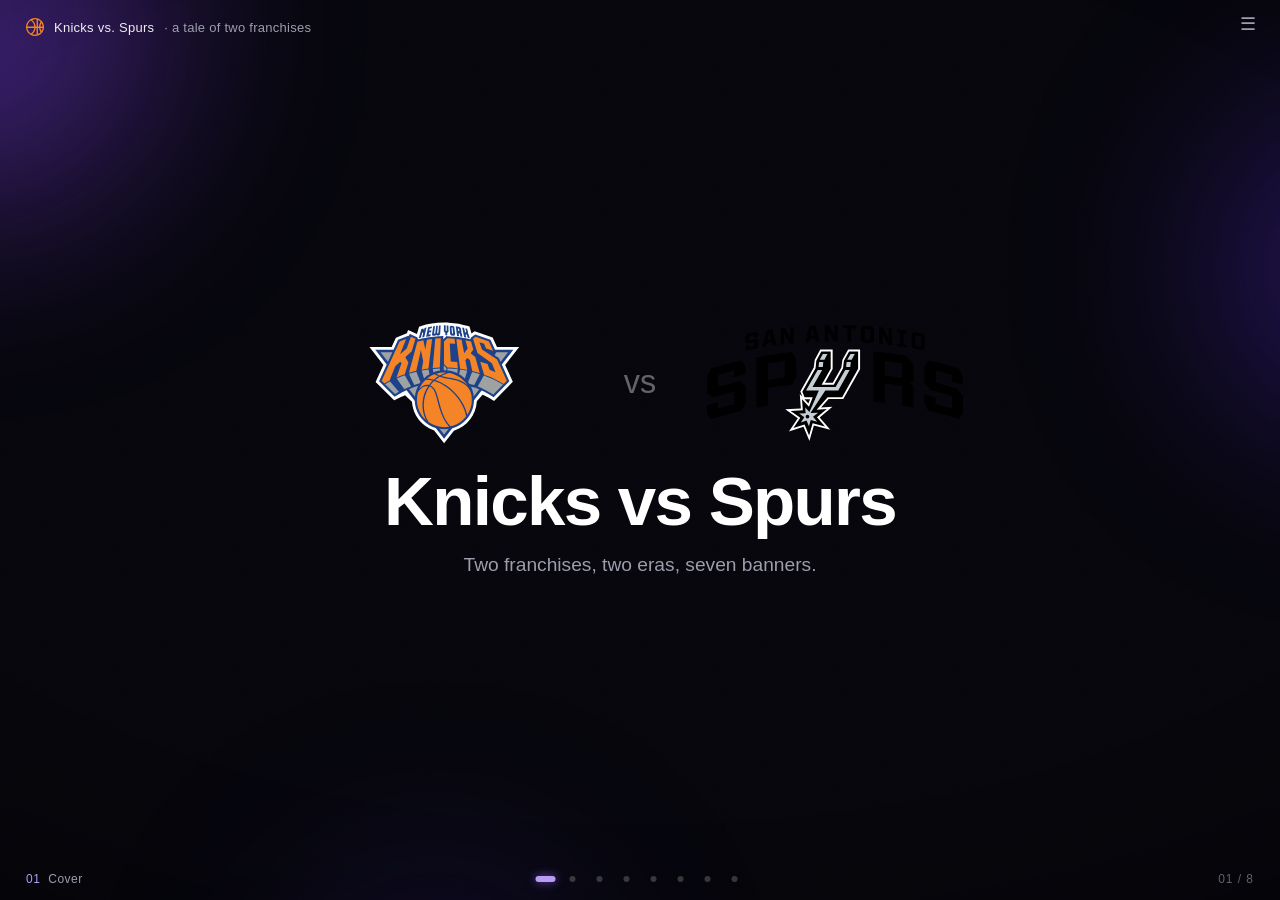
==== index.html @ 43ae7b31 "Publish deck as GitHub Pages site Co-Authored-By: Claude Opus 4.8 (1M context) <noreply@anthropic.co" ====
<!doctype html>
<html lang="en">
<head>
<meta charset="utf-8">
<meta name="viewport" content="width=device-width, initial-scale=1, maximum-scale=1">
<title>Knicks vs. Spurs</title>
<link rel="icon" href="[data-uri]">
<style>
@font-face{font-family:'Sohne';src:url('https://static.moonpay.com/fonts/sohne/Sohne-Buch.woff2') format('woff2');font-weight:400;font-display:swap}
@font-face{font-family:'Sohne';src:url('https://static.moonpay.com/fonts/sohne/Sohne-Kraftig.woff2') format('woff2');font-weight:500;font-display:swap}
@font-face{font-family:'Sohne';src:url('https://static.moonpay.com/fonts/sohne/Sohne-Halbfett.woff2') format('woff2');font-weight:600;font-display:swap}
/* MoonPay deck engine — structure, chrome, animations, cover primitives.
   Reusable across every deck. Content styling lives in components.css.
   Brand tokens are the :root block below; override per-deck via deck.json rootVars. */
:root{
  --p:#8B5CF6; --p2:#B79CF2; --p3:#6D3BD6; --acc:#22D3A8;
  --bg:#06060c; --ink:#EDEDF2; --mut:#9D9DAC; --dim:#62626f;
  --glass:rgba(139,92,246,.06); --line:rgba(139,92,246,.16); --line2:rgba(255,255,255,.07);
  --glassH:rgba(139,92,246,.11); --lineH:rgba(139,92,246,.34);
}
*{box-sizing:border-box;margin:0;padding:0}
html,body{height:100%;width:100%;overflow:hidden;background:var(--bg);color:var(--ink);
  font-family:'Sohne',-apple-system,BlinkMacSystemFont,'Segoe UI',Helvetica,Arial,sans-serif;-webkit-font-smoothing:antialiased}
/* ---- living background ---- */
.aurora{position:fixed;inset:-20%;z-index:0;filter:blur(70px);opacity:.55;pointer-events:none}
.aurora i{position:absolute;border-radius:50%;mix-blend-mode:screen}
.b1{width:48vw;height:48vw;left:-6vw;top:-8vw;background:radial-gradient(circle,#7B3FE4,transparent 62%);animation:drift1 24s ease-in-out infinite}
.b2{width:42vw;height:42vw;right:-8vw;top:14vw;background:radial-gradient(circle,#4423a8,transparent 62%);animation:drift2 30s ease-in-out infinite}
.b3{width:40vw;height:40vw;left:34vw;bottom:-16vw;background:radial-gradient(circle,#2a1b66,transparent 60%);animation:drift3 28s ease-in-out infinite}
@keyframes drift1{0%,100%{transform:translate(0,0)}50%{transform:translate(8vw,6vw)}}
@keyframes drift2{0%,100%{transform:translate(0,0)}50%{transform:translate(-7vw,5vw)}}
@keyframes drift3{0%,100%{transform:translate(0,0)}50%{transform:translate(4vw,-6vw)}}
.grain{position:fixed;inset:0;z-index:1;pointer-events:none;opacity:.04;mix-blend-mode:overlay;
  background-image:url("data:image/svg+xml,%3Csvg xmlns='http://www.w3.org/2000/svg' width='120' height='120'%3E%3Cfilter id='n'%3E%3CfeTurbulence type='fractalNoise' baseFrequency='.9' numOctaves='2'/%3E%3C/filter%3E%3Crect width='100%25' height='100%25' filter='url(%23n)'/%3E%3C/svg%3E")}
.vign{position:fixed;inset:0;z-index:1;pointer-events:none;background:radial-gradient(120% 90% at 50% 42%,transparent 55%,rgba(0,0,0,.55))}
/* ---- stage (16:9) ---- */
.deck{position:fixed;inset:0;z-index:2}
.stage{position:absolute;top:50%;left:50%;transform:translate(-50%,-50%);width:100vw;height:56.25vw;max-height:100vh;max-width:177.78vh;container-type:size;overflow:hidden}
.slide{position:absolute;inset:0;display:flex;flex-direction:column;justify-content:center;padding:5.6% 7.4%;
  opacity:0;visibility:hidden;transition:opacity .5s ease;pointer-events:none}
.slide.active{opacity:1;visibility:visible;pointer-events:auto}
.slide.center{align-items:center;text-align:center}
/* "this slide just changed" pulse — fired by the desktop app after a rebuild */
.slide.flash::after{content:"";position:absolute;inset:0;pointer-events:none;border-radius:inherit;
  box-shadow:inset 0 0 0 3px var(--p);animation:mdflash 1.5s ease-out forwards}
@keyframes mdflash{0%{opacity:0}12%{opacity:.85}100%{opacity:0}}
/* entrance stagger */
.stagger>*{opacity:0}
.slide.active .stagger>*{animation:rise .7s cubic-bezier(.2,.75,.2,1) both}
.cascade>*{opacity:0}
.slide.active .cascade>*{animation:rise .62s cubic-bezier(.2,.75,.2,1) both}
@keyframes rise{from{opacity:0;transform:translateY(18px)}to{opacity:1;transform:none}}
.slide.active .stagger>*:nth-child(1){animation-delay:.06s}.slide.active .stagger>*:nth-child(2){animation-delay:.14s}
.slide.active .stagger>*:nth-child(3){animation-delay:.22s}.slide.active .stagger>*:nth-child(4){animation-delay:.30s}
.slide.active .stagger>*:nth-child(5){animation-delay:.38s}.slide.active .stagger>*:nth-child(6){animation-delay:.46s}
.slide.active .cascade>*:nth-child(1){animation-delay:.20s}.slide.active .cascade>*:nth-child(2){animation-delay:.28s}
.slide.active .cascade>*:nth-child(3){animation-delay:.36s}.slide.active .cascade>*:nth-child(4){animation-delay:.44s}
.slide.active .cascade>*:nth-child(5){animation-delay:.52s}.slide.active .cascade>*:nth-child(6){animation-delay:.60s}
.slide.active .cascade>*:nth-child(7){animation-delay:.68s}.slide.active .cascade>*:nth-child(8){animation-delay:.76s}
/* Beyond 8 (big grids/logo walls) settle them together at the end instead of
   defaulting to delay 0 — otherwise items 9+ pop in BEFORE 1-8 and the grid
   looks half-built / out of order while it animates. */
.slide.active .cascade>*:nth-child(n+9){animation-delay:.82s}
/* ---- chrome ---- */
.topbar{position:fixed;top:0;left:0;right:0;z-index:40;display:flex;justify-content:space-between;align-items:center;padding:18px 26px;pointer-events:none}
.brand{display:flex;align-items:center;gap:10px;font-size:13px;letter-spacing:.02em;color:var(--mut)}
.brand .mk{width:18px;height:18px;border-radius:5px;object-fit:contain}
.brand b{color:var(--ink);font-weight:500}
.topbar .right{font-size:12px;color:var(--dim);letter-spacing:.06em}
#bar{position:fixed;top:0;left:0;height:2px;background:linear-gradient(90deg,var(--p),var(--p2));z-index:50;width:0;transition:width .5s ease;box-shadow:0 0 12px rgba(139,92,246,.8)}
#footbar{position:fixed;bottom:0;left:0;right:0;z-index:40;display:flex;justify-content:space-between;align-items:center;padding:14px 26px;pointer-events:none}
#sect{font-size:12px;color:var(--mut);letter-spacing:.04em}
#sect b{color:var(--p2);font-weight:500;margin-right:8px}
/* Pinned to true viewport center (out of the flex flow) so the variable-width
   section label on the left and the page counter on the right can't shove it. */
#dots{position:absolute;left:50%;top:50%;transform:translate(-50%,-50%);display:flex;gap:7px;pointer-events:auto;align-items:center}
/* Each dot owns a fixed 20px slot so the active pill grows inside its own cell —
   the row never reflows or re-centers as you move through slides. */
#dots button{width:20px;height:8px;display:grid;place-items:center;border:none;background:none;cursor:pointer;padding:0}
#dots button::before{content:"";width:6px;height:6px;border-radius:50%;background:rgba(255,255,255,.2);transition:width .25s,background .25s,box-shadow .25s}
#dots button.on::before{width:20px;height:6px;border-radius:3px;background:var(--p2);box-shadow:0 0 10px rgba(139,92,246,.7)}
#cnt{font-size:12px;color:var(--dim);letter-spacing:.08em;font-variant-numeric:tabular-nums}
.zone{position:fixed;top:0;bottom:0;width:16%;z-index:30;cursor:pointer}.zone.l{left:0}.zone.r{right:0}
#menuBtn{position:fixed;top:13px;right:24px;z-index:60;background:transparent;border:none;color:var(--mut);cursor:pointer;pointer-events:auto;font-size:18px}
#menuBtn:hover{color:#fff}
#menu{position:fixed;inset:0;background:rgba(6,6,12,.92);z-index:70;display:none;flex-direction:column;justify-content:center;padding:7vh 9vw;backdrop-filter:blur(10px)}
#menu.open{display:flex}
#menu h3{color:var(--dim);font-size:12px;letter-spacing:.3em;text-transform:uppercase;margin-bottom:26px}
#menu ol{list-style:none;columns:2;column-gap:64px}
#menu li{font-size:clamp(15px,1.6vw,20px);color:var(--mut);padding:10px 0;cursor:pointer;border-bottom:1px solid rgba(255,255,255,.05);transition:.2s;display:flex;gap:16px;break-inside:avoid}
#menu li:hover{color:#fff;padding-left:8px}#menu li b{color:var(--p2);font-weight:500;min-width:26px;font-variant-numeric:tabular-nums}
#menu .x{position:absolute;top:20px;right:26px;color:var(--mut);font-size:28px;cursor:pointer;line-height:1}
#help{position:fixed;inset:0;z-index:80;display:none;place-items:center;background:rgba(6,6,12,.85);backdrop-filter:blur(8px)}
#help.open{display:grid}
#help .box{border:1px solid var(--line);border-radius:16px;padding:34px 40px;background:rgba(14,14,22,.9);font-size:14px;color:var(--mut);line-height:2}
#help kbd{color:var(--p2);font-family:ui-monospace,monospace;border:1px solid var(--line);border-radius:5px;padding:1px 7px;margin-right:8px}
@media (max-aspect-ratio:13/10){.brand .lbl{display:none}}
/* ---- reusable cover primitives (orbit, core, framed image, footer pill) ---- */
.cover-wrap{position:relative;z-index:2}
.cardframe{width:100%;aspect-ratio:5/4;border-radius:16px;overflow:hidden;border:1px solid var(--line);box-shadow:0 22px 64px -24px rgba(123,63,228,.65)}
.cardframe img{width:100%;height:100%;object-fit:cover;object-position:80% center;display:block}
.orbit{position:absolute;top:46%;left:50%;transform:translate(-50%,-50%);width:34cqw;height:34cqw;z-index:0;opacity:.9}
.orbit .ring{position:absolute;inset:0;border:1px solid rgba(139,92,246,.18);border-radius:50%}
.orbit .ring:nth-child(2){inset:14%}.orbit .ring:nth-child(3){inset:28%}
.orbit .sat{position:absolute;top:50%;left:50%;width:0;height:0}
.orbit .sat i{position:absolute;width:.7cqw;height:.7cqw;border-radius:50%;background:var(--p2);box-shadow:0 0 12px var(--p2)}
.spin1{animation:spin 18s linear infinite}.spin2{animation:spin 26s linear infinite reverse}.spin3{animation:spin 34s linear infinite}
@keyframes spin{to{transform:translate(-50%,-50%) rotate(360deg)}}
.core{position:absolute;top:50%;left:50%;width:5cqw;height:5cqw;transform:translate(-50%,-50%);border-radius:50%;
  background:radial-gradient(circle,#fff,#8B5CF6 55%,transparent 72%);box-shadow:0 0 50px rgba(139,92,246,.9);animation:pulse 5s ease-in-out infinite}
@keyframes pulse{0%,100%{transform:translate(-50%,-50%) scale(1)}50%{transform:translate(-50%,-50%) scale(1.12)}}
.foot{margin-top:4.6cqh;display:inline-flex;gap:1.4cqw;align-items:center;font-size:1.05cqw;color:var(--mut);
  border:1px solid var(--line);border-radius:40px;padding:1cqh 2cqw;background:rgba(139,92,246,.05)}
.foot .d{color:var(--p)}
/* ---- cover motifs (decorative; position per-deck in deck.css) ---- */
/* planet limb: dark sphere, glowing crescent rim, atmosphere blooms right, breathes */
.limb{position:absolute;top:50%;left:38cqw;width:170cqw;height:170cqw;border-radius:50%;transform:translate(-100%,-50%);z-index:0;background:#040409;
  box-shadow:inset -1.1cqw 0 2.4cqw -.4cqw rgba(255,255,255,.95),inset -4.5cqw 0 9cqw -1.6cqw rgba(183,156,242,.8),inset -11cqw 0 22cqw -4cqw rgba(139,92,246,.45),7cqw 0 22cqw -2cqw rgba(139,92,246,.5),15cqw 0 50cqw 0 rgba(109,59,214,.22);
  animation:glowPulse 6s ease-in-out infinite}
@keyframes glowPulse{0%,100%{filter:brightness(.82) saturate(.95)}50%{filter:brightness(1.22) saturate(1.1)}}
.atmo{position:absolute;top:50%;left:46%;transform:translate(-50%,-50%);width:64cqw;height:120cqh;z-index:0;pointer-events:none;
  background:radial-gradient(ellipse 42% 58% at 28% 50%, rgba(139,92,246,.28), rgba(109,59,214,.1) 46%, transparent 70%);animation:atmoPulse 6s ease-in-out infinite}
@keyframes atmoPulse{0%,100%{opacity:.55}50%{opacity:1}}
/* eclipse sphere with a soft glistening crescent (pair with .spark) */
.moon{position:absolute;top:50%;left:66%;width:46cqw;height:46cqw;border-radius:50%;transform:translate(-50%,-50%);z-index:0;opacity:.92;filter:blur(1px);
  background:radial-gradient(circle at 72% 50%, transparent 57%, rgba(167,139,250,.3) 60.5%, rgba(214,202,250,.62) 63%, rgba(167,139,250,.2) 66.5%, transparent 75%),radial-gradient(circle at 50% 50%, #221652 0%, #120c2c 58%, #0a0820 74%);
  animation:moonBreath 9s ease-in-out infinite}
@keyframes moonBreath{0%,100%{box-shadow:0 0 130px 16px rgba(139,92,246,.16)}50%{box-shadow:0 0 170px 26px rgba(139,92,246,.26)}}
.spark{position:absolute;z-index:1;width:1.3cqw;height:1.3cqw;opacity:0;animation:twinkle 4.6s ease-in-out infinite}
.spark::before,.spark::after{content:"";position:absolute;top:50%;left:50%;transform:translate(-50%,-50%);background:rgba(255,255,255,.92);border-radius:3px;box-shadow:0 0 6px 0 rgba(255,255,255,.7),0 0 14px rgba(167,139,250,.5)}
.spark::before{width:100%;height:11%}.spark::after{width:11%;height:100%}
@keyframes twinkle{0%,100%{opacity:0;transform:scale(.3) rotate(0deg)}50%{opacity:.85;transform:scale(1) rotate(18deg)}}

/* ---- print / export to PDF: one slide per landscape page, no app chrome ---- */
@media print {
  @page { size: 1280px 720px; margin: 0 }
  html, body { height: auto; overflow: visible; -webkit-print-color-adjust: exact; print-color-adjust: exact }
  .aurora, .grain, .vign, #bar, .topbar, #menuBtn, .zone, #footbar, #menu, #help { display: none !important }
  .deck { position: static; height: auto }
  .stage { position: static; transform: none; width: auto; height: auto; max-width: none; max-height: none; overflow: visible; container-type: normal }
  .slide { position: relative !important; width: 1280px; height: 720px; opacity: 1 !important; visibility: visible !important;
    display: flex !important; transform: none !important; container-type: size; page-break-after: always; break-after: page }
  .slide .stagger > *, .slide .cascade > * { opacity: 1 !important; transform: none !important; animation: none !important }
  .slide.flash::after { display: none !important }
}

/* MoonPay deck components — the content vocabulary you compose slides from.
   See references/catalog.md for a copy-paste snippet per class and which slide pattern uses it. */
/* ---- type ---- */
.kicker{display:inline-flex;align-items:center;gap:.7cqw;font-size:.92cqw;letter-spacing:.34em;color:var(--p2);text-transform:uppercase;margin-bottom:1.8cqh}
.kicker::before{content:"";width:1.8cqw;height:1px;background:linear-gradient(90deg,var(--p),transparent)}
h1.title{font-size:5.4cqw;font-weight:600;line-height:1.02;letter-spacing:-.025em;color:#fff}
h2{font-size:3.1cqw;font-weight:600;line-height:1.06;letter-spacing:-.02em;color:#fff}
.sub{font-size:1.5cqw;color:var(--mut);line-height:1.45;font-weight:400}
.lead{font-size:1.28cqw;color:var(--mut);line-height:1.5}
.punch{font-size:1.5cqw;color:#fff;font-weight:500;margin-top:2.6cqh}
.punch b{color:var(--p2);font-weight:500}
.note{font-size:1.02cqw;color:var(--dim);line-height:1.5}
.note b{color:var(--p2)}
.mono{font-family:ui-monospace,'SF Mono',Menlo,monospace}
.maxw{max-width:82%;margin-left:auto;margin-right:auto}
.gradtext{background:linear-gradient(92deg,#fff 30%,var(--p2));-webkit-background-clip:text;background-clip:text;color:transparent}
/* ---- grids & glass cards ---- */
.grid{display:grid;gap:1.3cqw;width:100%}
.g2{grid-template-columns:repeat(2,1fr)}.g3{grid-template-columns:repeat(3,1fr)}.g4{grid-template-columns:repeat(4,1fr)}
.card{position:relative;background:var(--glass);border:1px solid var(--line);border-radius:16px;padding:1.7cqw 1.6cqw;text-align:left;
  backdrop-filter:blur(8px);transition:transform .3s,border-color .3s,background .3s,box-shadow .3s;overflow:hidden}
.card::before{content:"";position:absolute;inset:0 0 auto 0;height:1px;background:linear-gradient(90deg,transparent,rgba(255,255,255,.14),transparent)}
.card:hover{transform:translateY(-5px);border-color:var(--lineH);background:var(--glassH);box-shadow:0 18px 50px -22px rgba(123,63,228,.6)}
.card.hi{background:linear-gradient(160deg,rgba(139,92,246,.16),rgba(139,92,246,.05));border-color:var(--lineH)}
.card.dash{background:rgba(139,92,246,.02);border:1px dashed var(--lineH)}
.card.warn{border:1px dashed rgba(139,92,246,.45);background:rgba(139,92,246,.05)}
.card.ghost{background:rgba(14,14,22,.55);border:1px solid var(--line2)}
.big{font-size:2.6cqw;font-weight:600;line-height:1;letter-spacing:-.02em;color:var(--p2);margin-bottom:.7cqh}
.ct{font-size:1.15cqw;font-weight:500;color:#fff;margin-bottom:.6cqh}
.cd{font-size:.96cqw;color:var(--mut);line-height:1.46}
.tag{font-size:.78cqw;letter-spacing:.24em;text-transform:uppercase;color:var(--p2);margin-bottom:.7cqh}
.ld{display:inline-block;width:.6cqw;height:.6cqw;border-radius:50%;margin-right:.6cqw;vertical-align:middle}
.iconbox{width:2.6cqw;height:2.6cqw;border-radius:10px;display:grid;place-items:center;font-size:1.3cqw;
  background:rgba(139,92,246,.14);border:1px solid var(--line);margin-bottom:1cqh}
/* ---- product terminal + tool cards + stat chips ---- */
.term{width:100%;border-radius:13px;border:1px solid var(--line);background:rgba(8,8,16,.7);overflow:hidden;backdrop-filter:blur(8px)}
.term .hd{display:flex;gap:.5cqw;padding:.9cqh 1cqw;border-bottom:1px solid var(--line2)}
.term .hd i{width:.7cqw;height:.7cqw;border-radius:50%;background:#444}
.term .bd{padding:1.1cqh 1.3cqw;font-size:1cqw;line-height:1.7;text-align:left}
.term .pr{color:var(--acc)}.term .cm{color:#fff}.term .fl{color:var(--p2)}.term .ou{color:var(--mut)}
.tool{padding:1.2cqw 1.1cqw}
.tool .tt{font-size:1cqw;color:var(--p2);margin-bottom:.4cqh}
.tool .td{font-size:.86cqw;color:var(--mut)}
.tool .lg{display:flex;gap:.45cqw;margin-top:.9cqh;align-items:center;min-height:1.5cqw}
.tool .lg img{width:1.5cqw;height:1.5cqw;border-radius:5px;object-fit:cover}
.chip{display:flex;align-items:center;gap:.8cqw;justify-content:center;padding:1.1cqh 1cqw;border-radius:11px;border:1px dashed var(--lineH);background:rgba(139,92,246,.03)}
.chip b{font-size:1.5cqw;font-weight:600;color:var(--p2)}.chip span{font-size:.92cqw;color:var(--mut)}
/* ---- market: nested TAM/SAM/SOM ---- */
.venn{position:relative;width:30cqw;height:30cqw}
.ven{position:absolute;left:50%;bottom:0;transform-origin:bottom center;border-radius:50%;border:1px solid;display:flex;flex-direction:column;align-items:center;padding-top:1cqw;opacity:0}
.ven span{font-size:.8cqw;letter-spacing:.2em;text-transform:uppercase;color:#fff;opacity:.85}
.ven b{font-size:1.25cqw;font-weight:600;color:#fff;margin-top:.2cqh}
.tam{width:30cqw;height:30cqw;background:radial-gradient(circle at 50% 82%,rgba(109,59,214,.16),rgba(109,59,214,.04));border-color:rgba(109,59,214,.5)}
.sam{width:20.5cqw;height:20.5cqw;background:radial-gradient(circle at 50% 78%,rgba(139,92,246,.22),rgba(139,92,246,.06));border-color:rgba(139,92,246,.6)}
.som{width:11cqw;height:11cqw;background:radial-gradient(circle at 50% 72%,rgba(183,156,242,.32),rgba(183,156,242,.1));border-color:rgba(183,156,242,.8)}
.slide.active .ven{animation:grow .85s cubic-bezier(.2,.7,.2,1) forwards}
.slide.active .tam{animation-delay:.15s}.slide.active .sam{animation-delay:.32s}.slide.active .som{animation-delay:.49s}
@keyframes grow{from{opacity:0;transform:translateX(-50%) scale(.55)}to{opacity:1;transform:translateX(-50%) scale(1)}}
/* ---- numbered tier stack (hierarchy / edge) ---- */
.stack{display:flex;flex-direction:column;gap:1cqh;width:100%}
.tier{display:flex;align-items:center;gap:1.4cqw;padding:1.5cqh 1.6cqw;border-radius:13px;background:var(--glass);border:1px solid var(--line);backdrop-filter:blur(8px);transition:.3s}
.tier:hover{border-color:var(--lineH);background:var(--glassH);transform:translateX(6px)}
.tier .n{font-size:1cqw;color:var(--p);font-weight:600;min-width:2cqw;font-variant-numeric:tabular-nums}
.tier .tx h4{font-size:1.25cqw;font-weight:500;color:#fff;margin-bottom:.3cqh}
.tier .tx p{font-size:.95cqw;color:var(--mut);line-height:1.4}
/* ---- business flow ---- */
.flow{display:grid;grid-template-columns:1fr 1fr 1fr 1fr;gap:1cqw;width:100%;position:relative}
.flow .fcard{position:relative;padding:1.5cqw 1.3cqw;border-radius:14px;background:var(--glass);border:1px solid var(--line);backdrop-filter:blur(8px)}
.flow .fcard .pct{position:absolute;top:1.2cqw;right:1.2cqw;font-size:.8cqw;color:var(--acc);letter-spacing:.06em}
/* ---- flow diagram: who does what / what moves between parties (.flowdiag > .fnode + .farrow) ---- */
.flowdiag{display:flex;align-items:stretch;width:100%}
.flowdiag .fnode{flex:1;display:flex;flex-direction:column;justify-content:center;padding:2cqh 1.4cqw;border-radius:16px;background:var(--glass);border:1px solid var(--line);text-align:left}
.flowdiag .fnode .who{font-size:.82cqw;letter-spacing:.14em;text-transform:uppercase;color:var(--p2);margin-bottom:1cqh}
.flowdiag .fnode .act{font-size:1.25cqw;font-weight:600;color:var(--ink);line-height:1.2}
.flowdiag .fnode .det{font-size:.92cqw;color:var(--mut);margin-top:.7cqh;line-height:1.35}
.flowdiag .fnode.hot{border-color:var(--lineH);background:var(--glassH)}
.flowdiag .farrow{flex-shrink:0;display:flex;flex-direction:column;align-items:center;justify-content:center;padding:0 1cqw;color:var(--dim)}
.flowdiag .farrow .lbl{font-size:.72cqw;color:var(--mut);margin-bottom:.4cqh;white-space:nowrap}
.flowdiag .farrow .ln{font-size:1.6cqw;line-height:1;color:var(--p2)}
/* ---- comparison matrix ---- */
.matrix{width:100%;border-collapse:separate;border-spacing:0;font-size:1.02cqw}
.matrix th,.matrix td{padding:1.15cqh 1cqw;text-align:center;border-bottom:1px solid var(--line2)}
.matrix th{font-weight:500;color:var(--mut);font-size:.95cqw}
.matrix td:first-child,.matrix th:first-child{text-align:left;color:var(--ink);width:26%}
.matrix .you{background:linear-gradient(180deg,rgba(139,92,246,.16),rgba(139,92,246,.05));color:#fff;font-weight:500}
.matrix thead .you{border-top-left-radius:12px;border-top-right-radius:12px;color:var(--p2)}
.matrix tbody tr:last-child .you{border-bottom-left-radius:12px;border-bottom-right-radius:12px}
.yes{color:var(--p2);font-weight:600}.mid{color:var(--dim)}.no{color:#3c3c46}
.matrix td:first-child{font-size:.98cqw;color:var(--mut)}
/* ---- roadmap rail ---- */
.rail{position:relative;width:100%;margin-top:2cqh;display:grid;grid-template-columns:repeat(4,1fr);gap:1.2cqw}
.rail::before{content:"";position:absolute;top:1.1cqw;left:6%;right:6%;height:2px;background:linear-gradient(90deg,var(--p),rgba(139,92,246,.15))}
.stop{position:relative;text-align:left}
.stop .node{width:2.2cqw;height:2.2cqw;border-radius:50%;border:2px solid var(--line);background:var(--bg);display:grid;place-items:center;margin-bottom:1.4cqh;position:relative;z-index:2}
.stop.now .node{border-color:var(--p);box-shadow:0 0 22px rgba(139,92,246,.8);background:radial-gradient(circle,var(--p),#3a1f7a)}
.stop .node i{width:.6cqw;height:.6cqw;border-radius:50%;background:var(--p2)}
.stop.now .node i{background:#fff}
/* ---- financials bars ---- */
.bars{display:flex;align-items:flex-end;gap:2.4cqw;height:22cqh;width:100%;padding:0 2cqw;border-bottom:1px solid var(--line2)}
.barwrap{flex:1;display:flex;flex-direction:column;align-items:center;justify-content:flex-end;height:100%}
.bar{width:62%;border-radius:9px 9px 0 0;height:0;background:linear-gradient(180deg,var(--p2),var(--p3));transition:height 1.1s cubic-bezier(.2,.7,.2,1);position:relative}
.slide.go .bar{height:var(--h)}
.bar span{position:absolute;top:-2.4cqh;left:50%;transform:translateX(-50%);font-size:1cqw;color:var(--p2);font-weight:500;white-space:nowrap}
.barx{margin-top:1.2cqh;font-size:.95cqw;color:var(--mut)}
/* ---- ask cards ---- */
.ask3{display:grid;grid-template-columns:repeat(3,1fr);gap:1.3cqw;width:100%}
.askc{padding:2cqw 1.4cqw;border-radius:16px;background:linear-gradient(160deg,rgba(139,92,246,.16),rgba(139,92,246,.04));border:1px solid var(--lineH);text-align:center}
.askc .v{font-size:2.5cqw;font-weight:600;color:#fff;letter-spacing:-.02em}
/* ---- partner pills ---- */
.partners{display:flex;flex-wrap:wrap;gap:.7cqw;justify-content:center;margin-top:2.6cqh}
.partners span{font-size:.95cqw;color:var(--mut);padding:.7cqh 1.1cqw;border:1px solid var(--line2);border-radius:30px;background:rgba(139,92,246,.03)}

/* ============================================================================
   COMPONENT LIBRARY — reusable patterns ("shadcn for MoonPay decks").
   Promoted from real decks; available to every theme. See references/catalog.md for snippets.
   ============================================================================ */

/* ---- lede / intro paragraph ---- */
.lede{font-size:1.55cqw;color:var(--mut);line-height:1.5;max-width:52ch}
.lede.ctr{margin-left:auto;margin-right:auto;text-align:center}

/* ---- transition slide (one big statement) — <section class="slide center t-slide"> ---- */
.t-slide .t{font-size:5.6cqw;font-weight:600;letter-spacing:-.035em;color:#fff;line-height:1.14;padding-bottom:.3cqh}
.t-slide .t .g{background:linear-gradient(96deg,#fff 30%,var(--p2));-webkit-background-clip:text;background-clip:text;color:transparent}
.t-slide .tsub{font-size:1.4cqw;color:var(--mut);margin-top:2.6cqh;max-width:60ch;margin-left:auto;margin-right:auto}

/* ---- close headline ---- */
.close-h{font-size:5cqw;font-weight:600;letter-spacing:-.035em;color:#fff;line-height:1.05}
.close-h .g{background:linear-gradient(96deg,#fff 30%,var(--p2));-webkit-background-clip:text;background-clip:text;color:transparent}
/* If close-h is (mis)used on the section, supporting text must NOT inherit the
   headline's tight tracking — that jams the words together. Reset it. */
.close-h .sub,.close-h .lede,.close-h .tsub,.close-h .punch,.close-h .note{letter-spacing:normal}

/* ---- pills ---- */
.pillrow{display:flex;flex-wrap:wrap;justify-content:center;gap:1.1cqw}
.pill{padding:1.2cqh 1.7cqw;border-radius:13px;font-size:1.1cqw;background:var(--glassH);border:1px solid var(--lineH);color:var(--ink)}

/* ---- feature split (pitch text + screenshot/figure) ---- */
.feature{display:grid;grid-template-columns:.82fr 1.18fr;gap:4cqw;align-items:center;width:100%;text-align:left}
.feature .ftxt .ct{font-size:1.4cqw;color:var(--p2);margin-bottom:1cqh}
/* Breathing room so a big headline doesn't crowd the supporting line below it. */
.feature .ftxt h2{margin-bottom:1.4cqh}
.feature .ftxt .cd{font-size:1.15cqw;line-height:1.55}
.feature .shot{border-radius:14px;overflow:hidden;border:1px solid var(--line);box-shadow:0 34px 100px -42px rgba(139,92,246,.65);background:#0b0b12}
.feature .shot img{width:100%;display:block}

/* ---- animated stat grid (count-up via data-count on .num) ---- */
.statgrid{display:grid;grid-template-columns:repeat(3,1fr);gap:1.2cqw;width:100%}
.stat{background:var(--glass);border:1px solid var(--line);border-radius:16px;padding:2.4cqw 2cqw;backdrop-filter:blur(8px)}
.stat .num{font-size:3.4cqw;font-weight:600;letter-spacing:-.03em;color:var(--p2);line-height:1.16}
.stat .lbl{font-size:1.2cqw;color:#fff;font-weight:500;margin-top:1cqh}
.stat .sub{font-size:.92cqw;color:var(--mut);margin-top:.5cqh;line-height:1.45}

/* ---- big-number KPI row (hero metrics) ---- */
.kpis{display:flex;justify-content:center;gap:5cqw;width:100%;margin-top:3cqh;flex-wrap:wrap}
.kpi{text-align:center}
.kpi .v{font-size:4.4cqw;font-weight:600;color:var(--p2);letter-spacing:-.03em;line-height:1.1}
.kpi .k{font-size:1.05cqw;color:var(--mut);margin-top:.6cqh}

/* ---- numbered steps (1·2·3) ---- */
.steps{display:grid;grid-template-columns:repeat(3,1fr);gap:1.3cqw;width:100%}
.step{background:var(--glass);border:1px solid var(--line);border-radius:16px;padding:2.4cqw 2cqw}
.step .sn{font-size:2cqw;font-weight:600;color:var(--p2);line-height:1}
.step .st{font-size:1.3cqw;color:#fff;font-weight:500;margin:.8cqh 0 .4cqh}
.step .sd{font-size:1cqw;color:var(--mut);line-height:1.5}

/* ---- pull quote ---- */
/* Just the quote + attribution — two layouts only: CENTER (on `.slide center`) or LEFT
   (on a plain `.slide`). Alignment follows the slide; no context line (keep it clean). */
.quote{font-size:2.7cqw;font-weight:500;line-height:1.3;color:#fff;letter-spacing:-.02em;max-width:24ch;text-wrap:balance}
/* A full sentence needs a smaller, wider setting — keep it wide so it never crams into a sliver. */
.quote.long{font-size:2.5cqw;line-height:1.32;max-width:46ch}
.quote .mk{color:var(--p2)}
.quote-by{font-size:1.1cqw;color:var(--mut);margin-top:2cqh}

/* ---- animated growth chart (bars grow on slide entry; data-count on .gval) ---- */
.growth{display:flex;align-items:flex-end;justify-content:center;gap:2.6cqw;height:34cqh;width:100%;margin-top:3cqh;padding:0 4cqw}
.gcol{flex:1;max-width:11cqw;display:flex;flex-direction:column;align-items:center;justify-content:flex-end;height:100%;gap:1.2cqh}
.gbar{width:100%;border-radius:10px 10px 0 0;height:0;background:linear-gradient(180deg,var(--p2),var(--p3));transition:height 1.2s cubic-bezier(.2,.7,.2,1);position:relative;box-shadow:0 0 40px -8px rgba(139,92,246,.6)}
.slide.go .gbar{height:var(--h)}
.gval{position:absolute;top:-3cqh;left:50%;transform:translateX(-50%);font-size:1.3cqw;font-weight:600;color:#fff;white-space:nowrap}
.gyr{font-size:.95cqw;color:var(--mut)}
.gbadge{font-size:6cqw;font-weight:600;letter-spacing:-.04em;color:#fff;line-height:.9}
.gbadge .x{color:var(--p2)}

/* ---- coverage map + pulsing pins (use [data-uri]; place .dot with top/left) ---- */
.mapwrap{position:relative;width:78%;margin:3cqh auto 0}
.mapwrap img{width:100%;display:block;opacity:.95}
.dot{position:absolute;width:.9cqw;height:.9cqw;border-radius:50%;background:#fff;box-shadow:0 0 14px 2px var(--p2)}
.dot::after{content:"";position:absolute;inset:-.4cqw;border-radius:50%;border:1px solid var(--p2);animation:ping 2.4s ease-out infinite}
@keyframes ping{0%{transform:scale(.6);opacity:.9}100%{transform:scale(2.6);opacity:0}}

/* ---- scrolling logo wall (duplicate the chip set once for a seamless loop) ---- */
.marquee{overflow:hidden;width:100%;margin-top:4cqh;-webkit-mask-image:linear-gradient(90deg,transparent,#000 8%,#000 92%,transparent)}
.mtrack{display:flex;align-items:center;gap:2.4cqw;width:max-content;animation:scroll 30s linear infinite}
.mtrack .chip{display:flex;align-items:center;gap:.7cqw;padding:1.2cqh 1.6cqw;border:1px solid var(--line);border-radius:12px;background:rgba(139,92,246,.04);white-space:nowrap}
.mtrack .chip img{width:2cqw;height:2cqw;border-radius:6px;object-fit:cover}
.mtrack .chip span{font-size:1cqw;color:var(--mut)}
@keyframes scroll{to{transform:translateX(-50%)}}

/* ---- QR card (generate via scripts/qr.py → %%qr-<name>%%) ---- */
.qrcard{display:inline-flex;flex-direction:column;align-items:center;gap:.9cqh;padding:1.3cqw;border-radius:16px;background:#fff;box-shadow:0 22px 64px -24px rgba(139,92,246,.6)}
.qrcard img,.qrcard svg{width:11cqw;height:11cqw;display:block}
.qrcard .qrlabel{font-size:.95cqw;color:#1a1530;letter-spacing:.02em;font-weight:500}

/* ---- logo chip (white pill so any-color logo stays visible on dark) ---- */
.logochip{display:inline-flex;align-items:center;gap:.6cqw;padding:.7cqh 1.2cqw;border-radius:999px;background:#fff;color:#1a1530;font-size:1cqw;font-weight:500}
.logochip img{width:1.5cqw;height:1.5cqw;display:block}

/* ---- multichain logo row ---- */
.chainrow{display:flex;align-items:center;justify-content:center;gap:1.2cqw;flex-wrap:wrap;margin-top:2.4cqh}
.chainrow img{width:2.2cqw;height:2.2cqw;border-radius:50%;opacity:.62}

/* framed product SCREENSHOT (real app capture via scripts/screenshot.mjs) */
.shotframe{border-radius:14px;overflow:hidden;border:1px solid var(--line);box-shadow:0 34px 90px -44px rgba(0,0,0,.9);max-width:100%;display:inline-block}
/* Cap height so a wide screenshot never pushes the slide's headline/caption off-screen;
   width+height auto keeps aspect. Tune max-height down if a slide carries a lot of other copy. */
.shotframe img{display:block;max-width:100%;max-height:56cqh;width:auto;height:auto}

/* ---- product mockups: render a fake app UI / chat / slide INSIDE a slide ---- */
.appwin{width:100%;border-radius:14px;border:1px solid var(--line);background:rgba(10,10,18,.66);overflow:hidden;box-shadow:0 32px 84px -42px rgba(0,0,0,.85)}
.appwin .bar{display:flex;align-items:center;gap:.5cqw;padding:1cqh 1.2cqw;border-bottom:1px solid var(--line2);background:rgba(255,255,255,.03)}
.appwin .bar i{width:.7cqw;height:.7cqw;border-radius:50%;background:#3a3a44}
.appwin .bar .wt{margin-left:.7cqw;font-size:.78cqw;color:var(--mut);letter-spacing:.02em}
.appwin .panes{display:grid;grid-template-columns:1fr 1.3fr}
.appwin .panes>*{min-height:30cqh}
.appwin .panes>.pane-l{border-right:1px solid var(--line2)}
.appwin .pane-r{padding:1.6cqw;display:flex;align-items:center;justify-content:center}

/* chat bubbles (mock conversation) */
.chatmock{display:flex;flex-direction:column;gap:1.1cqh;padding:1.5cqw;text-align:left}
.cmsg{max-width:86%;padding:1cqh 1.1cqw;border-radius:13px;font-size:.92cqw;line-height:1.45}
.cmsg .who{display:block;font-size:.6cqw;letter-spacing:.13em;text-transform:uppercase;opacity:.7;margin-bottom:.5cqh}
.cmsg.you{align-self:flex-end;background:linear-gradient(180deg,var(--p2),var(--p3));color:#fff;border-bottom-right-radius:4px}
.cmsg.bot{align-self:flex-start;background:var(--glass);color:var(--mut);border:1px solid var(--line);border-bottom-left-radius:4px}
.cmsg.bot b{color:var(--ink);font-weight:600}

/* mini slide preview (a fake deck slide) */
.slidethumb{aspect-ratio:16/9;width:100%;border-radius:12px;border:1px solid var(--line);background:radial-gradient(120% 130% at 18% 0%,rgba(139,92,246,.16),rgba(6,6,12,.92));padding:2.4cqw;display:flex;flex-direction:column;justify-content:center;gap:1.1cqh;overflow:hidden;text-align:left}
.slidethumb .tk{font-size:.66cqw;letter-spacing:.16em;text-transform:uppercase;color:var(--p2)}
.slidethumb .th{font-size:2.1cqw;font-weight:600;color:#fff;line-height:1.06;letter-spacing:-.02em}
.slidethumb .tl{font-size:.95cqw;color:var(--mut);max-width:80%}
.slidethumb.big .th{font-size:3cqw}

/* theme gallery: a grid of example-slide thumbnails with captions */
.thumbcard{border-radius:12px;overflow:hidden;border:1px solid var(--line);background:var(--glass)}
.thumbcard img{width:100%;aspect-ratio:16/9;object-fit:cover;display:block;border-bottom:1px solid var(--line2)}
.thumbcard .tl{padding:.9cqh 1cqw;font-size:.92cqw;color:var(--mut);letter-spacing:.04em}

/* before → ask → after flow (the edit workflow on one slide) */
.editflow{display:grid;grid-template-columns:1fr .9fr 1fr;gap:1.6cqw;align-items:center;width:100%}
.editflow .mid{display:flex;flex-direction:column;gap:1.2cqh;align-items:center;color:var(--dim)}
.editflow .mid .ln{font-size:2cqw;color:var(--p2)}

/* row of (colored) tool logos inside a card */
.toollogos{display:flex;gap:1cqw;align-items:center;height:2.6cqw;margin:.5cqh 0 1.2cqh}
.toollogos img{height:2.2cqw;width:auto;object-fit:contain}
.toollogos img.rl{border-radius:6px}

/* sign-in mock (login via LLM) */
.signrow{display:flex;flex-direction:column;gap:1.2cqh;width:62%;margin:0 auto}
.signbtn{display:flex;align-items:center;justify-content:center;gap:.8cqw;padding:1.7cqh 1.4cqw;border-radius:12px;border:1px solid var(--lineH);background:var(--glass);color:#fff;font-size:1.05cqw;font-weight:500}
.signbtn img{width:1.5cqw;height:1.5cqw;border-radius:5px}

/* ---- line chart: an animated growth curve (reusable — swap the path `d` + the two captions).
   The line draws on slide entry; the area fades in under it. Put on a `.slide`. ---- */
.linechart{position:relative;width:100%;height:30cqh;margin-top:2cqh}
.linechart svg{width:100%;height:100%;display:block;overflow:visible}
.linechart .lcarea{fill:url(#lcgrad);opacity:0;transition:opacity .8s ease .5s}
.linechart .lcline{fill:none;stroke:var(--p2);stroke-width:2;vector-effect:non-scaling-stroke;
  filter:drop-shadow(0 0 7px rgba(139,92,246,.7));stroke-dasharray:100;stroke-dashoffset:100}
.slide.go .linechart .lcline{animation:lcdraw 1.5s cubic-bezier(.45,0,.2,1) forwards}
.slide.go .linechart .lcarea{opacity:1}
@keyframes lcdraw{to{stroke-dashoffset:0}}
.linechart .lccap{display:flex;justify-content:space-between;margin-top:1cqh;font-size:.95cqw;color:var(--mut)}

/* ---- big growth curve with cards pinned at points along it (a journey / compounding).
   Reusable: set the path d, place .cpt cards at left/top % near the curve points. ---- */
.growthcurve{position:relative;width:100%;height:62cqh;margin-top:1.5cqh}
.growthcurve>svg{position:absolute;inset:0;width:100%;height:100%;overflow:visible}
.growthcurve .lcarea{fill:url(#lcgrad);opacity:0;transition:opacity .9s ease .5s}
.growthcurve .lcline{fill:none;stroke:var(--p2);stroke-width:2;vector-effect:non-scaling-stroke;filter:drop-shadow(0 0 9px rgba(139,92,246,.7));stroke-dasharray:100;stroke-dashoffset:100}
.slide.go .growthcurve .lcline{animation:lcdraw 1.7s cubic-bezier(.45,0,.2,1) forwards}
.slide.go .growthcurve .lcarea{opacity:1}
/* cards sit centered ON the curve point (set left/top to the point) — the line runs behind
   them, so they overlay it. Fade in (no transform, so centering holds). */
.cpt{position:absolute;width:20cqw;transform:translate(-50%,-50%);opacity:0;transition:opacity .6s ease}
.slide.go .cpt{opacity:1}
.slide.go .cpt.p1{transition-delay:.25s}.slide.go .cpt.p2{transition-delay:.45s}.slide.go .cpt.p3{transition-delay:.65s}
.cpt .card{width:100%;padding:1.3cqw 1.3cqw;text-align:left;background:color-mix(in srgb, var(--bg) 80%, transparent);backdrop-filter:blur(6px)}
.cpt .card .ct{margin-bottom:.4cqh;color:var(--ink)}

/* Luxe Keynote — cinematic dark, centered hero, soft gradients, generous air. */
.aurora{opacity:.7;filter:blur(90px)}
.slide{padding:7% 12%}
.lx-eyebrow{font-size:.95cqw;letter-spacing:.5em;text-transform:uppercase;color:var(--p2);margin-bottom:3.4cqh;opacity:.9}
.lx-h{font-size:5.2cqw;font-weight:600;line-height:1.05;letter-spacing:-.03em;color:#fff}
.lx-h .g{background:linear-gradient(96deg,#fff 20%,var(--p2) 90%);-webkit-background-clip:text;background-clip:text;color:transparent}
.lx-sub{font-size:1.55cqw;color:var(--mut);line-height:1.55;font-weight:400;max-width:54ch;margin-left:auto;margin-right:auto}
.lx-dots{display:flex;gap:1.2cqw;justify-content:center;margin-top:5cqh}
.lx-dots i{width:.55cqw;height:.55cqw;border-radius:50%;background:var(--p2);opacity:.5;box-shadow:0 0 14px var(--p2)}
.lx-dots i:nth-child(1){opacity:1}
.lx-halo{position:absolute;top:50%;left:50%;transform:translate(-50%,-50%);width:42cqw;height:42cqw;border-radius:50%;
  background:radial-gradient(circle,rgba(139,92,246,.30),transparent 62%);filter:blur(20px);z-index:0;pointer-events:none}
.lx-orb{position:absolute;top:50%;left:50%;transform:translate(-50%,-50%);width:9cqw;height:9cqw;border-radius:50%;
  background:radial-gradient(circle,#fff,#8B5CF6 52%,transparent 72%);box-shadow:0 0 90px rgba(139,92,246,.9);animation:pulse 6s ease-in-out infinite;z-index:1}
.lx-frame{width:54cqw;max-width:100%;aspect-ratio:16/10;border-radius:20px;overflow:hidden;margin:2.6cqh auto 0;
  border:1px solid var(--line);box-shadow:0 40px 120px -40px rgba(139,92,246,.7)}
.lx-frame img{width:100%;height:100%;object-fit:cover;object-position:100% center}
.lx-quietrow{display:flex;gap:3.4cqw;justify-content:center;margin-top:4cqh}
.lx-quietrow .it{font-size:1.15cqw;color:var(--mut);letter-spacing:.02em}
.lx-quietrow .it b{display:block;color:#fff;font-weight:500;font-size:1.5cqw;margin-bottom:.6cqh}

:root{--p:#F58426}

</style>
</head>
<body>
<div class="aurora"><i class="b1"></i><i class="b2"></i><i class="b3"></i></div>
<div class="grain"></div><div class="vign"></div>
<div id="bar"></div>
<div class="topbar"><div class="brand"><img class="mk" src="[data-uri]"><b>Knicks vs. Spurs</b><span class="lbl">· a tale of two franchises</span></div></div>
<button id="menuBtn">☰</button>
<div class="zone l" data-nav="prev"></div><div class="zone r" data-nav="next"></div>

<div class="deck"><div class="stage" id="stage">

<!-- 1 COVER -->
<section class="slide center" data-title="Cover"><div class="stagger" style="width:100%">
  <div style="display:flex;align-items:center;justify-content:center;gap:4cqw;margin-bottom:3cqh">
    <img src="[data-uri]" style="width:20cqw;height:17cqh;object-fit:contain">
    <span style="font-size:4.5cqh;font-weight:300;opacity:.4">vs</span>
    <img src="[data-uri]" style="width:20cqw;height:17cqh;object-fit:contain">
  </div>
  <h1 class="title" style="text-align:center">Knicks vs Spurs</h1>
  <div class="sub" style="margin-top:2cqh">Two franchises, two eras, seven banners.</div>
</div></section>

<!-- 2 TRANSITION -->
<section class="slide center t-slide" data-title="Two cities"><div class="stagger">
  <div class="t">One league. <span class="g">Two opposite stories.</span></div>
  <div class="tsub">New York built the NBA's first dynasty. San Antonio built its most durable one.</div>
</div></section>

<!-- 3 KNICKS -->
<section class="slide" data-title="Knicks"><div class="stagger">
  <div style="display:flex;align-items:center;gap:2.4cqw"><img src="[data-uri]" style="width:11cqw;height:10cqh;object-fit:contain;object-position:left"><div class="kicker" style="margin:0">New York Knicks · est. 1946</div></div>
  <h2 style="margin-top:2cqh">A founding member who never left Manhattan.</h2>
  <div class="statgrid cascade" style="margin-top:3.5cqh">
    <div class="stat"><div class="num" data-count="1946">0</div><div class="lbl">Founded</div><div class="sub">Charter NBA franchise</div></div>
    <div class="stat"><div class="num" data-count="2">0</div><div class="lbl">NBA titles</div><div class="sub">1970 &amp; 1973</div></div>
    <div class="stat"><div class="num" data-count="8">0</div><div class="lbl">NBA Finals</div><div class="sub">Most recent: 1999</div></div>
  </div>
</div></section>

<!-- 4 KNICKS LEGENDS -->
<section class="slide" data-title="Knicks legends"><div class="stagger">
  <div class="kicker">The faces of the Garden</div>
  <h2>The men who hung the banners.</h2>
  <div class="grid g3 cascade" style="margin-top:3cqh">
    <div class="card" style="padding:0;overflow:hidden">
      <img src="[data-uri]" style="width:100%;height:30cqh;object-fit:cover;object-position:top">
      <div style="padding:2cqh 2.2cqh"><div class="ct">Willis Reed</div><div class="cd">Limped out of the tunnel for Game 7 in 1970 and lit up the Garden. Captain of both title teams.</div></div>
    </div>
    <div class="card" style="padding:0;overflow:hidden">
      <img src="[data-uri]" style="width:100%;height:30cqh;object-fit:cover;object-position:top">
      <div style="padding:2cqh 2.2cqh"><div class="ct">Walt "Clyde" Frazier</div><div class="cd">36 points, 19 assists in that same Game 7. The coolest man in New York, then and now.</div></div>
    </div>
    <div class="card" style="padding:0;overflow:hidden">
      <img src="[data-uri]" style="width:100%;height:30cqh;object-fit:cover;object-position:top">
      <div style="padding:2cqh 2.2cqh"><div class="ct">Patrick Ewing</div><div class="cd">Carried the franchise for 15 years and to the 1994 Finals. The Garden's all-time leading scorer.</div></div>
    </div>
  </div>
</div></section>

<!-- 5 SPURS -->
<section class="slide" data-title="Spurs"><div class="stagger">
  <div style="display:flex;align-items:center;gap:2.4cqw"><img src="[data-uri]" style="width:13cqw;height:10cqh;object-fit:contain;object-position:left"><div class="kicker" style="margin:0">San Antonio Spurs · est. 1967</div></div>
  <h2 style="margin-top:2cqh">ABA outsiders who became the NBA's model franchise.</h2>
  <div class="statgrid cascade" style="margin-top:3.5cqh">
    <div class="stat"><div class="num" data-count="1976">0</div><div class="lbl">Joined NBA</div><div class="sub">Born in the ABA, 1967</div></div>
    <div class="stat"><div class="num" data-count="5">0</div><div class="lbl">NBA titles</div><div class="sub">1999 – 2014</div></div>
    <div class="stat"><div class="num" data-count="22">0</div><div class="lbl">Straight playoffs</div><div class="sub">1998 – 2019, a league record</div></div>
  </div>
</div></section>

<!-- 6 SPURS LEGENDS -->
<section class="slide" data-title="Spurs legends"><div class="stagger">
  <div class="kicker">The dynasty's spine</div>
  <h2>Two big men, three guards, one coach.</h2>
  <div class="grid g3 cascade" style="margin-top:3cqh">
    <div class="card" style="padding:0;overflow:hidden">
      <img src="[data-uri]" style="width:100%;height:30cqh;object-fit:cover;object-position:top">
      <div style="padding:2cqh 2.2cqh"><div class="ct">David Robinson</div><div class="cd">"The Admiral." MVP, naval officer, and the foundation the first title was built on.</div></div>
    </div>
    <div class="card" style="padding:0;overflow:hidden">
      <img src="[data-uri]" style="width:100%;height:30cqh;object-fit:cover;object-position:top">
      <div style="padding:2cqh 2.2cqh"><div class="ct">Tim Duncan</div><div class="cd">"The Big Fundamental." Five titles, two MVPs, 19 seasons — the greatest power forward ever.</div></div>
    </div>
    <div class="card" style="padding:0;overflow:hidden">
      <img src="[data-uri]" style="width:100%;height:30cqh;object-fit:cover;object-position:top">
      <div style="padding:2cqh 2.2cqh"><div class="ct">Gregg Popovich</div><div class="cd">The winningest coach in NBA history. 22 straight playoff trips, never a losing season with Duncan.</div></div>
    </div>
  </div>
</div></section>

<!-- 7 LORE / SIGNATURE MOMENTS -->
<section class="slide" data-title="The lore"><div class="stagger">
  <div class="kicker">The moments that became legend</div>
  <h2>Every dynasty has its myth.</h2>
  <div class="grid g2 cascade" style="margin-top:3cqh">
    <div class="card"><div class="tag">New York · 1970</div><div class="ct">"Here comes Willis"</div><div class="cd">Reed, barely able to walk, hit the Knicks' first two baskets of Game 7. The Garden erupted; Frazier did the rest. The most famous entrance in NBA history.</div></div>
    <div class="card"><div class="tag">San Antonio · 2014</div><div class="ct">The beautiful game</div><div class="cd">After blowing a title to Miami in 2013, the Spurs came back and dismantled the Heat with the prettiest passing basketball the league had seen. Redemption, on their terms.</div></div>
  </div>
</div></section>

<!-- 8 CLOSING -->
<section class="slide center" data-title="Legacy"><div class="stagger" style="width:100%">
  <div style="display:flex;align-items:center;justify-content:center;gap:5cqw;margin-bottom:2.5cqh">
    <img src="[data-uri]" style="width:16cqw;height:13cqh;object-fit:contain;opacity:.95">
    <img src="[data-uri]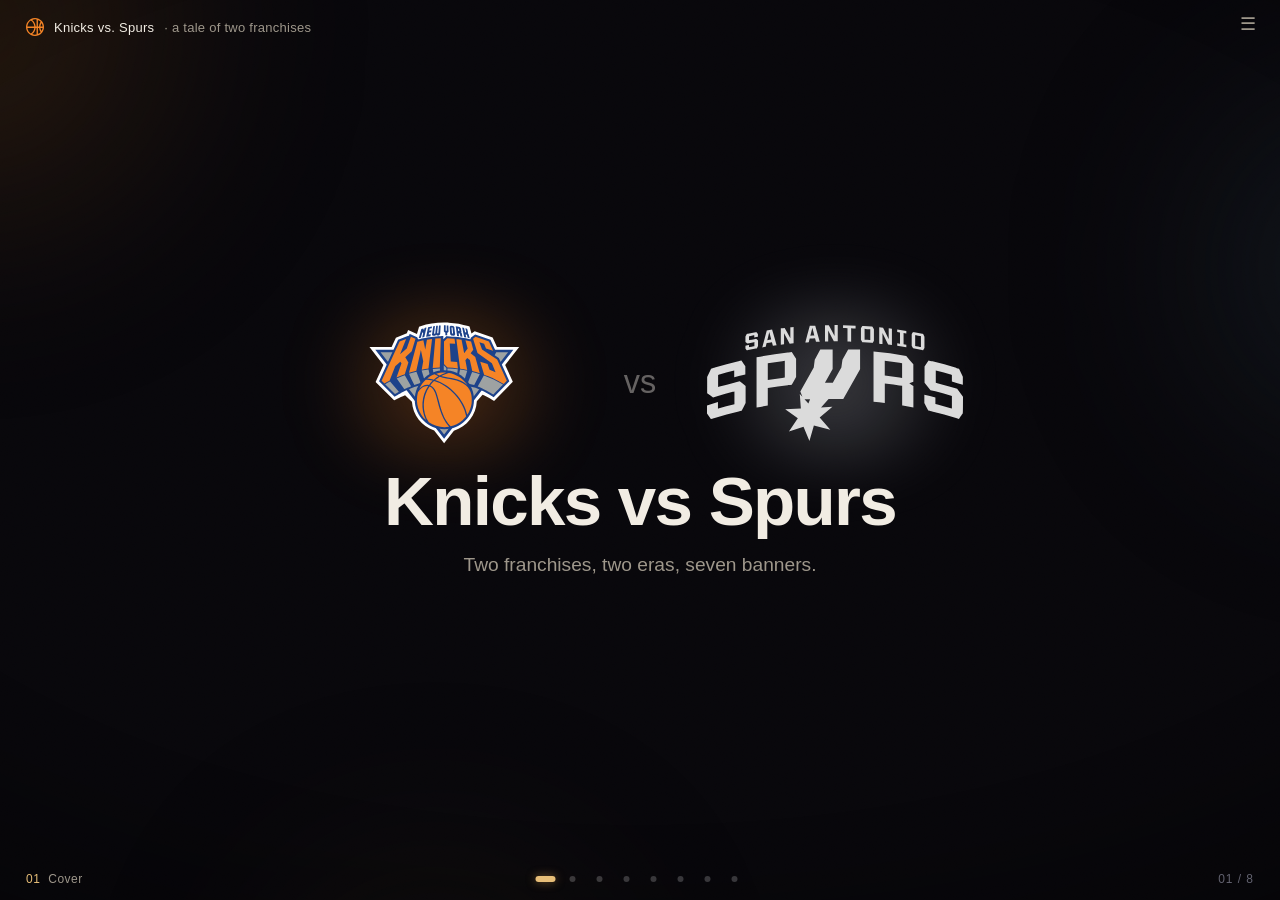
